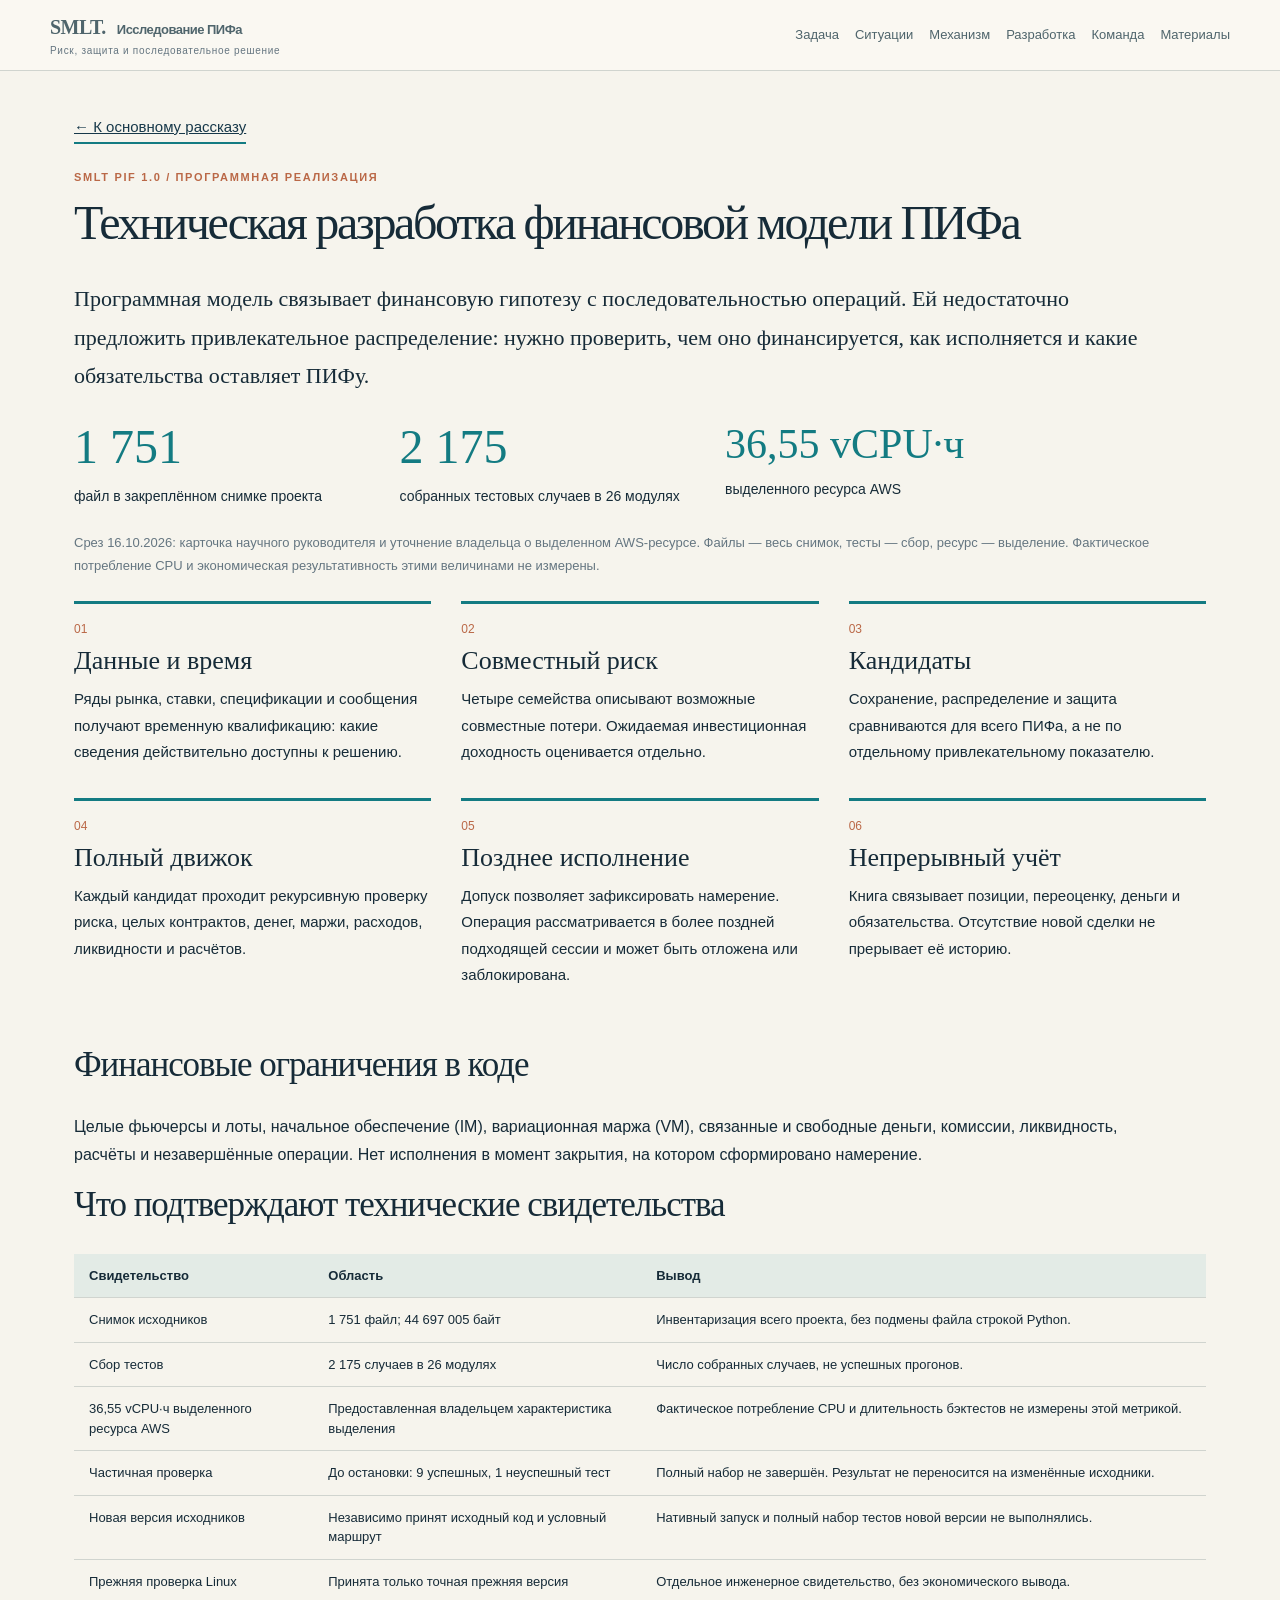
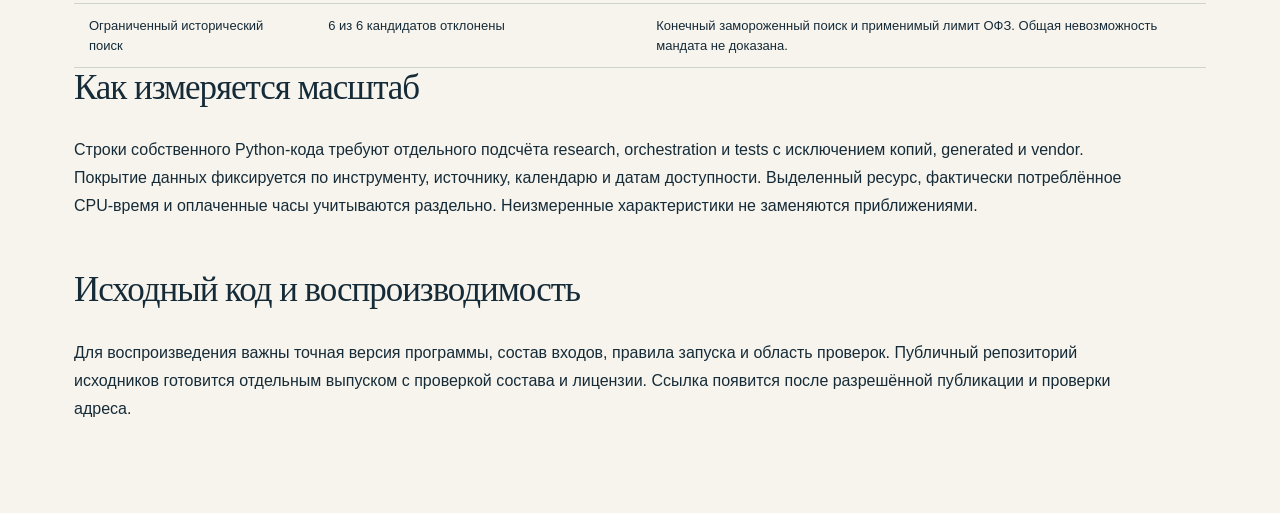
==== engineering.html @ ae1a27be "Initial allowlisted SMLT research site disclosure candidate" ====
<!doctype html>
<html lang="ru"><head><meta http-equiv="Content-Security-Policy" content="default-src 'none'; script-src 'self' ; style-src 'self' 'unsafe-inline'; img-src 'self' data:; font-src 'self'; connect-src 'none'; object-src 'none'; base-uri 'none'; form-action 'none'"><meta name="referrer" content="no-referrer"><meta charset="utf-8"><meta name="viewport" content="width=device-width,initial-scale=1"><title>SMLT / ПИФ · Программная реализация</title><style>
:root{--paper:#f5f2e9;--white:#fffcf7;--ink:#162b38;--navy:#17384a;--teal:#137b82;--rust:#b36647;--sand:#d2a46b;--line:#d0d4cf;--muted:#657681;--dark:#10212e;--dark2:#1b3545;--max:1180px;--serif:Georgia,'Times New Roman',serif;--sans:Arial,Helvetica,sans-serif}
*{box-sizing:border-box}html{scroll-behavior:smooth}body{margin:0;color:var(--ink);background:var(--paper);font-family:var(--sans);line-height:1.52}a{color:inherit}button,select{font:inherit}button{cursor:pointer}button:focus-visible,a:focus-visible,select:focus-visible{outline:3px solid #d79b42;outline-offset:3px}h1,h2,h3,p{margin-top:0}h1,h2,.serif{font-family:var(--serif);font-weight:400}h1{font-size:clamp(45px,5.3vw,81px);line-height:1.04;letter-spacing:-.049em}h2{font-size:clamp(34px,3.8vw,58px);line-height:1.12;letter-spacing:-.037em;max-width:1030px}h3{font-size:24px;line-height:1.2}p{font-size:16px}.eyebrow{font-size:11px;font-weight:700;letter-spacing:.15em;text-transform:uppercase;color:var(--rust)}.micro{font-size:12px;line-height:1.56;color:var(--muted)}.number{font-family:var(--serif);font-size:clamp(35px,4vw,57px);letter-spacing:-.05em;line-height:1.12}.measure{font-size:12px;color:#637881}.note{border-left:3px solid var(--rust);padding:5px 0 5px 17px;color:#47616c;font:18px/1.5 var(--serif)}.link{color:var(--teal);text-decoration:underline;text-decoration-color:#a1c1bf;text-underline-offset:4px}
.sitebar{position:sticky;z-index:40;top:0;display:flex;align-items:center;gap:22px;min-height:71px;background:#faf8f2f5;border-bottom:1px solid var(--line);padding:12px max(20px,calc((100vw - var(--max))/2));backdrop-filter:blur(8px)}.brand{font-size:15px;font-weight:bold;white-space:nowrap;letter-spacing:-.035em}.brand b{font-family:var(--serif);font-size:20px;margin-right:8px}.brand small{font-size:10px;color:var(--muted);display:block;font-weight:400;letter-spacing:.07em}.sitebar .spacer{flex:1}.sitebar a{font-size:12px;text-decoration:none;color:#4f656c;white-space:nowrap}.btn{display:inline-flex;align-items:center;justify-content:center;gap:7px;background:var(--ink);color:#fff;border:1px solid var(--ink);padding:10px 16px;font-size:12px;font-weight:bold;letter-spacing:.02em;text-decoration:none}.btn.secondary{background:transparent;color:var(--ink)}.tagline{font-size:10px;letter-spacing:.07em;color:#7a5842;border:1px solid #e4c5a9;background:#f5e9dd;padding:7px 10px;white-space:nowrap}
.chapter{scroll-margin-top:72px;min-height:min(850px,95vh);padding:36px max(24px,calc((100vw - var(--max))/2)) 76px;border-bottom:1px solid #d9dcd4}.chapter:nth-of-type(even){background:#fbfaf5}.chapter-inner{max-width:var(--max);margin:auto}.chapterhead{display:flex;align-items:center;justify-content:space-between;color:#768288;font-size:11px;letter-spacing:.095em;text-transform:uppercase;border-bottom:1px solid var(--line);padding-bottom:18px;margin-bottom:47px}.chapterhead b{color:var(--teal)}.intro{display:grid;grid-template-columns:1.16fr .84fr;gap:64px;align-items:end}.intro h1{max-width:760px;margin:0 0 25px}.intro p{font-size:19px;line-height:1.6;color:#536876}.hero-visual{margin-top:38px;display:grid;grid-template-columns:1.65fr 1fr;gap:18px}.panel{background:var(--white);border:1px solid var(--line);padding:26px 29px}.panel.tint{background:#e5ece8}.panel.sand{background:#f0e9db}.book-amount{margin:15px 0 4px}.twobar{display:flex;width:100%;height:24px;margin:23px 0 16px}.twobar span:first-child{width:50%;background:var(--navy)}.twobar span:last-child{width:50%;background:var(--sand)}.book-legend{display:grid;grid-template-columns:1fr 1fr;gap:18px}.book-legend strong{font-size:16px}.book-legend small{display:block;color:var(--muted);margin-top:4px;font-size:12px}.swatch{display:inline-block;width:9px;height:9px;background:var(--navy);margin-right:8px}.swatch.cash{background:var(--sand)}.mandate-line{display:flex;gap:14px;align-items:baseline;justify-content:space-between;padding:12px 0;border-bottom:1px solid #cdd8d3}.mandate-line:last-child{border-bottom:0}.mandate-line strong{font:27px var(--serif);white-space:nowrap}.mandate-line span{font-size:12px;color:#5e7279;max-width:195px}.chapter-lead{max-width:850px;margin-bottom:30px;color:#516774;font-size:17px;line-height:1.67}
.hypotheses{display:grid;grid-template-columns:repeat(5,1fr);gap:10px}.hypo{padding:21px 18px;min-height:252px;border-top:4px solid var(--teal);background:var(--white)}.hypo:nth-child(2),.hypo:nth-child(5){border-color:var(--rust)}.hypo:nth-child(3){border-color:#ae9369}.hypo .n{font-size:11px;color:var(--muted)}.hypo h3{font:22px/1.19 var(--serif);margin:30px 0 14px}.hypo p{font-size:13px;line-height:1.5;color:#5b7079}.subhead{font:26px var(--serif);margin:30px 0 15px}
.asset-tabs{display:flex;gap:8px;flex-wrap:wrap;margin-bottom:17px}.asset-tabs button,.toggle button{border:1px solid #b7c7c8;background:transparent;color:#365361;font-size:12px;padding:11px 17px}.asset-tabs button.active,.toggle button.active{background:var(--navy);border-color:var(--navy);color:white}.asset-grid{display:grid;grid-template-columns:repeat(3,1fr);gap:12px}.asset{background:var(--white);border:1px solid var(--line);padding:21px;min-height:174px}.asset .kind{font-size:10px;letter-spacing:.09em;text-transform:uppercase;color:var(--teal);font-weight:bold}.asset h3{font:26px var(--serif);margin:15px 0 12px}.asset p{font-size:13px;color:#526974;margin:0;line-height:1.57}.asset-foot{display:flex;justify-content:space-between;align-items:center;gap:12px;font-size:11px;color:#6b7c7f;border-top:1px solid var(--line);margin-top:22px;padding-top:16px}
.twocol{display:grid;grid-template-columns:1.32fr .9fr;gap:17px}.heat{padding:24px;background:var(--white);border:1px solid var(--line)}.heatgrid{display:grid;grid-template-columns:90px repeat(6,minmax(0,1fr));gap:4px;align-items:stretch;margin:20px 0}.heatgrid .lab{font-size:10px;align-self:center;text-align:center;color:#60757b}.heatgrid .lab.row{text-align:right;padding-right:6px}.heatgrid .cell{height:45px;border:1px solid #d9e4e1;background:repeating-linear-gradient(135deg,#edf2ef,#edf2ef 8px,#e7edeb 8px,#e7edeb 16px);display:flex;align-items:center;justify-content:center;color:#8ca29c}.heatgrid .cell.diag{background:#dfe9e5}.risk-side{display:flex;flex-direction:column;gap:14px}.pillbox{padding:24px;background:#e4ebe7;border:1px solid #d5dfdb;flex:1}.pillbox.warm{background:#f0e8da}.pillbox h3{font:28px var(--serif);margin:12px 0}.pillbox p{font-size:13px;color:#576b73}.toggle{display:flex;gap:5px;flex-wrap:wrap}.factor{display:grid;grid-template-columns:repeat(4,1fr);gap:1px;margin-top:19px;background:#cad7d3}.factor div{background:#e7ede9;padding:13px 16px}.factor strong{font:25px var(--serif)}.factor small{display:block;font-size:12px;color:#6a7d7f}
.chrono{position:relative;padding:4px 0 18px}.chrono:before{content:"";position:absolute;left:32px;top:22px;bottom:25px;width:1px;background:#9aafb0}.event{display:grid;grid-template-columns:68px 1fr;gap:20px;margin:0 0 12px;position:relative}.event .bullet{height:27px;width:27px;border:2px solid var(--teal);background:var(--paper);border-radius:50%;margin:12px auto;position:relative;z-index:1}.event .content{background:var(--white);border:1px solid var(--line);padding:16px 23px}.event .content h3{font:24px var(--serif);margin:3px 0 7px}.event .content p{font-size:13px;color:#526973;margin:0}.event .content strong{font-size:10px;color:var(--rust);text-transform:uppercase;letter-spacing:.1em}.clockribbon{display:flex;gap:8px;align-items:stretch;margin-top:19px}.clockribbon div{flex:1;background:#e4ebe8;padding:17px}.clockribbon div:last-child{background:#dce5ea}.clockribbon strong{display:block;font-size:11px;letter-spacing:.08em;text-transform:uppercase}.clockribbon small{font-size:12px;color:#56707a}.clockribbon .arrow{flex:0;align-self:center;background:none;font-size:22px;color:var(--teal)}
.source-table,.results-table{width:100%;border-collapse:collapse;background:var(--white);font-size:13px}.source-table th,.results-table th{text-align:left;font-size:10px;text-transform:uppercase;letter-spacing:.1em;background:#e4ebe6;padding:14px}.source-table td,.results-table td{border-bottom:1px solid var(--line);padding:14px;vertical-align:top;color:#475f68}.source-table td:first-child,.results-table td:first-child{font-weight:bold;color:var(--ink)}.source-table tr:last-child td,.results-table tr:last-child td{border-bottom:none}.status{font-size:10px;font-weight:700;letter-spacing:.03em;color:#87613b;background:#f1e7d6;padding:5px 8px;white-space:nowrap;display:inline-block}.status.ok{color:#17656d;background:#dfece9}.status.missing{background:#e9edec;color:#516970}.source-callout{display:grid;grid-template-columns:repeat(3,1fr);gap:13px;margin-top:18px}.source-callout .panel{padding:20px}.source-callout h3{font:23px var(--serif);margin:10px 0}.source-callout p{font-size:12px;color:#597079}
.engine{background:var(--dark);color:#e3eef2;padding:27px 29px;box-shadow:0 18px 45px #0e243522}.enginehead{display:flex;justify-content:space-between;align-items:center;font-size:11px;color:#a9c0c9;border-bottom:1px solid #365261;padding-bottom:17px;gap:20px}.stepgrid{display:grid;grid-template-columns:repeat(6,1fr);gap:6px;margin:19px 0}.stepgrid button{background:var(--dark2);color:#bed1d7;text-align:left;border:1px solid #38596c;padding:10px 9px;min-height:78px;font-size:12px}.stepgrid button span{display:block;color:#92a8b3;font-size:10px;margin-bottom:10px}.stepgrid button.active{background:#e4eeeb;color:#102d38;border-color:#e4eeeb}.enginebody{display:grid;grid-template-columns:1.4fr .65fr;gap:24px;margin-top:15px}.eng-desc{padding:10px 28px 20px 0;border-right:1px solid #345261}.eng-desc h3{font:36px/1.14 var(--serif);margin:14px 0}.eng-desc p{font-size:14px;line-height:1.7;color:#bbcad2;min-height:92px}.eng-meta{display:grid;grid-template-columns:1fr 1fr;gap:10px}.eng-meta div{border:1px solid #3e5865;padding:11px;color:#e1ebed;font-size:12px}.eng-meta small{display:block;color:#90a9b5}.eng-side{padding:13px 0}.eng-side .receipt-num{font:54px var(--serif);color:#e6c48f;margin:13px 0}.eng-side p{font-size:12px;color:#b3c4ce;line-height:1.6}.eng-side b{color:#f1dec4}.engine-coda{display:flex;justify-content:space-between;gap:14px;flex-wrap:wrap;margin-top:14px;color:#768991;font-size:12px}
.outcomes{display:grid;grid-template-columns:repeat(3,1fr);gap:12px;margin-bottom:20px}.outcome{background:var(--white);padding:25px;border-top:4px solid var(--teal)}.outcome h3{font:27px var(--serif);margin:10px 0}.outcome p{font-size:13px;color:#506872}.outcome:nth-child(2){border-color:var(--rust)}.outcome:nth-child(3){border-color:var(--sand)}.unknown-chart{min-height:212px;border:1px solid var(--line);background:linear-gradient(180deg,transparent 25%,#e5e9e530 25% 26%,transparent 26% 50%,#e5e9e530 50% 51%,transparent 51% 75%,#e5e9e530 75% 76%,transparent 76%),var(--white);padding:24px;display:flex;align-items:center;justify-content:center;text-align:center}.unknown-chart div{max-width:480px}.unknown-chart b{font:28px var(--serif)}.unknown-chart p{font-size:13px;color:#617681}
.asset-presenter-summary{display:none}.presenting .asset-presenter-summary{display:grid;grid-template-columns:repeat(3,1fr);gap:14px}.presenting #assets .asset-grid,.presenting #assets .asset-tabs{display:none}.presenting .asset-presenter-summary .panel{min-height:335px}.presenting .asset-presenter-summary h3{font:30px var(--serif);margin:16px 0}.presenting .asset-presenter-summary p{font-size:14px;color:#516875}.presenting #engine .chapter-lead{display:none}.presenting #engine h2{font-size:clamp(32px,3.2vw,44px);margin-bottom:18px}.presenting #engine .engine{padding:19px 24px}.presenting #engine .stepgrid button{min-height:58px}.presenting #engine .eng-desc p{min-height:65px}.agentflow{display:grid;grid-template-columns:repeat(5,1fr);gap:9px}.agentflow .cell{border:1px solid #c6d5d1;background:var(--white);min-height:145px;padding:21px 15px}.agentflow .cell b{font:24px var(--serif);display:block;margin-bottom:14px}.agentflow .cell p{font-size:12px;color:#5c7278;margin:0}.agentflow .cell.emphasized{background:#e0ebe9;border-color:#b0cecc}.agentmini{display:grid;grid-template-columns:1fr 1fr;gap:15px;margin-top:18px}.agentmini .panel{min-height:150px}.agentmini h3{font:25px var(--serif)}.wrapup{display:grid;grid-template-columns:repeat(3,1fr);gap:13px}.wrapup .panel{min-height:270px}.wrapup .panel h3{font:30px var(--serif);margin:12px 0}.wrapup li{font-size:13px;margin:9px 0;color:#526a73}.wrapup ul{padding-left:18px}
.chap-footer{display:flex;align-items:center;justify-content:space-between;gap:20px;border-top:1px solid var(--line);margin-top:35px;padding-top:18px;color:#718086;font-size:11px}.chap-footer a{text-decoration:none;color:var(--teal);font-weight:bold}.docfoot{padding:40px max(20px,calc((100vw - var(--max))/2));background:#e8ebe5;color:#536a73;font-size:12px}.docfoot a{color:var(--ink)}
.presenter{display:none;position:fixed;right:22px;bottom:16px;z-index:80;align-items:center;gap:10px;color:#fff;background:#152d3a;padding:12px 14px;box-shadow:0 10px 34px #0003}.presenter button{border:1px solid #73909c;color:#fff;background:transparent;padding:7px 11px}.presenter button:disabled{opacity:.35;cursor:not-allowed}.presenter .timer{font-variant-numeric:tabular-nums;color:#f4d69a;min-width:59px}.presenter .chaptercount{font-size:11px}.presenting .presenter{display:flex}.presenting .sitebar,.presenting .docfoot{display:none}.presenting .chapter{display:none;min-height:100vh;padding-top:24px}.presenting .chapter.present-current{display:block}.presenting .chapter-inner{max-width:var(--max)}.presenting .chapterhead{margin-bottom:29px}.presenting h2{font-size:clamp(32px,3.5vw,53px)}.presenting .chapter-lead{margin-bottom:23px}.presenting .chap-footer{display:none}
@media(max-width:1000px){.sitebar{gap:10px}.sitebar .optional{display:none}.hypotheses{grid-template-columns:repeat(3,1fr)}.asset-grid{grid-template-columns:repeat(2,1fr)}.stepgrid{grid-template-columns:repeat(3,1fr)}.intro{gap:30px}.agentflow{grid-template-columns:repeat(3,1fr)}}
@media(max-width:700px){.sitebar{padding:10px 16px;min-height:64px}.sitebar .tagline,.sitebar .optional{display:none}.sitebar .brand{font-size:13px}.sitebar .brand b{font-size:17px}.sitebar a{font-size:11px}.btn{padding:9px}.chapter{padding:24px 17px 55px;min-height:0;scroll-margin-top:64px}.chapterhead{margin-bottom:30px;font-size:9px}.intro,.hero-visual,.twocol,.enginebody,.agentmini{grid-template-columns:1fr}.intro h1{font-size:46px}.intro p{font-size:16px}.hero-visual{gap:9px}.panel{padding:20px}.book-amount{font-size:43px}.hypotheses,.asset-grid,.outcomes,.wrapup,.source-callout{grid-template-columns:1fr}.hypo{min-height:0}.hypo h3{margin:14px 0 9px}.asset{min-height:0}.asset-grid{gap:8px}.factor{grid-template-columns:repeat(2,1fr)}.heat{padding:11px}.heatgrid{grid-template-columns:61px repeat(6,minmax(0,1fr));gap:2px}.heatgrid .cell{height:35px}.heatgrid .lab{font-size:8px}.heatgrid .lab.row{text-align:left}.clockribbon{flex-direction:column}.clockribbon .arrow{align-self:center;transform:rotate(90deg)}.source-table,.results-table{display:block;overflow-x:auto;max-width:100%;white-space:normal}.source-table{font-size:11px}.source-table td,.source-table th,.results-table td,.results-table th{min-width:105px;padding:10px}.engine{padding:16px}.stepgrid{grid-template-columns:repeat(2,1fr)}.eng-desc{border-right:0;border-bottom:1px solid #3a5161;padding:0 0 14px}.eng-desc h3{font-size:29px}.eng-meta{grid-template-columns:1fr}.agentflow{grid-template-columns:1fr 1fr}.agentflow .cell{min-height:110px;padding:13px}.presenter{left:7px;right:7px;bottom:7px;justify-content:space-between;gap:4px}.presenter button{padding:6px}.presenting .chapter{padding-bottom:88px}.presenting .hypotheses{grid-template-columns:1fr 1fr}.presenting .hypo{padding:10px}.presenting .hypo p{font-size:11px}.presenting .hypo h3{font-size:18px}.presenting .chapterhead{margin-bottom:15px}.presenting .asset-presenter-summary{grid-template-columns:1fr}.presenting .asset-presenter-summary .panel{min-height:0}.presenting #engine h2{font-size:30px}}
@media print{.sitebar,.presenter,.chap-footer,.docfoot .btn{display:none!important}.chapter,.presenting .chapter{display:block!important;min-height:0;page-break-after:always;padding:15mm 8mm;border:0}.chapterhead{margin-bottom:13mm}.engine{print-color-adjust:exact;-webkit-print-color-adjust:exact}.panel,.asset,.hypo{break-inside:avoid}body{background:white}.chap-footer{display:none}}

:root{--paper:#F6F4ED;--rust:#BA6847;--dark:#101E29}input:focus-visible,summary:focus-visible{outline:3px solid #d79b42;outline-offset:3px}.sitebar{flex-wrap:wrap}.sitebar .spacer{min-width:0}.chapter{min-height:0}.chapterhead{margin-bottom:28px}h2{font-size:clamp(32px,3.1vw,50px);letter-spacing:-.03em}.scope-line{font-size:13px;color:#657681;border-top:1px solid #D0D4CF;padding-top:13px;margin-top:22px}.snapshot-banner{padding:15px max(24px,calc((100vw - var(--max))/2));font-size:13px;background:#e4ebe7}.flat-grid{display:grid;grid-template-columns:repeat(3,1fr);gap:26px}.flat-grid.four{grid-template-columns:repeat(4,1fr)}.flat-item{min-width:0;overflow-wrap:anywhere;border-top:3px solid #137B82;padding:16px 0}.flat-item h3{font:27px Georgia;margin:8px 0 14px}.flat-item p{font-size:15px}.team-grid{display:grid;grid-template-columns:repeat(6,1fr);gap:14px}.team-photo{height:150px;background:#e7ede9;border:1px dashed #9aafb0;display:flex;align-items:center;justify-content:center;color:#657681;font-size:13px}.team-member h3{font:22px Georgia;margin:18px 0 8px}.team-member p{font-size:13px;color:#657681}.diagram-flow{display:flex;align-items:stretch;gap:14px}.diagram-flow .flow-node{flex:1;border-top:4px solid #137b82;background:#fffcf7;padding:18px}.diagram-flow .flow-node h3{font:25px Georgia}.flow-arrow{align-self:center;color:#137b82;font-size:26px}.split-flow{display:grid;grid-template-columns:1fr 1fr;gap:30px}.split-flow article{border-left:4px solid #137b82;padding:20px 26px;background:#fffcf7}.split-flow article:nth-child(2){border-color:#ba6847}.split-flow h3{font:29px Georgia}.mini-label{font-size:12px;color:#657681}.block-strip{display:grid;grid-template-columns:repeat(10,1fr);gap:3px;margin:16px 0}.block-strip span{height:36px;background:#dce8e4;display:flex;align-items:center;justify-content:center;font-size:11px;color:#365361}.factor-tree{display:grid;grid-template-columns:repeat(4,1fr);gap:18px}.factor-axis{border-top:4px solid #137B82;padding:12px;background:#fffcf7}.factor-axis h3{font:27px Georgia}.factor-slots{display:flex;gap:6px;flex-wrap:wrap}.factor-slots span{border:1px solid #cad7d3;padding:10px;font-size:13px}.product-line{font:36px Georgia;text-align:center;margin:25px 0;color:#17384a}.horizon-line{display:grid;grid-template-columns:100px 1fr;gap:18px;align-items:center;margin:16px 0}.horizon-bar{background:#e4ebe7;padding:15px;border-right:5px solid #ba6847}.horizon-line.later .horizon-bar{margin-left:45px}.teaching{background:#101E29;color:#e3eef2;padding:26px}.teaching .label-warning{font-size:13px;font-weight:bold;color:#e6c48f;line-height:1.5;border-bottom:1px solid #3e5865;padding-bottom:16px}.teaching h3{font:29px Georgia}.branch-select{display:flex;gap:8px;flex-wrap:wrap;margin:18px 0}.branch-select button{border:1px solid #9fb8bd;background:transparent;color:#e3eef2;padding:11px 15px;font:14px Arial}.branch-select button.active{background:#e4eeeb;color:#162b38}.teaching-controls{display:grid;grid-template-columns:repeat(5,1fr);gap:12px;padding:20px 0}.teaching-controls label{font-size:12px;color:#bed1d7}.teaching-controls select{width:100%;font:14px Arial;padding:10px;margin-top:8px;background:#fffcf7;color:#162b38}.fork-map{display:grid;grid-template-columns:1fr 1fr;gap:20px}.fork-map article{border:1px solid #38596c;padding:16px}.fork-map article p{font-size:14px;color:#bed1d7}.fork-map h3{font:25px Georgia}.branch-outcome{border-left:3px solid #dfb37d;padding:13px 18px;margin-top:18px;font:22px/1.4 Georgia}.engine-proof{display:grid;grid-template-columns:1.4fr 1fr;gap:26px}.engine-proof .panel{border:none}.book-loop{border-top:2px solid #137b82;padding:17px 0;margin:18px 0}.evidence-columns{display:grid;grid-template-columns:1fr 1fr;gap:26px}.evidence-columns article{border-top:3px solid #137b82;padding:18px 0}.evidence-columns article:nth-child(2){border-color:#ba6847}.evidence-columns h3{font:30px Georgia}.result-variant{font:13px Arial;padding:10px 15px;background:#17384a;color:white;border:0;margin:0 8px 15px 0}.assumption-inset{border-left:3px solid #ba6847;padding:12px 20px;background:#f0e9db}.assumption-inset p{font-size:14px;margin:9px 0}.catalog-toolbar{display:flex;gap:15px;flex-wrap:wrap;align-items:center}.catalog-toolbar input,.catalog-toolbar select{font:16px Arial;padding:10px;border:1px solid #9aafb0;max-width:100%}.table-wrap{max-width:100%;overflow:auto}.table-wrap:focus-visible{outline:3px solid #d79b42}table{border-collapse:collapse;width:100%;font:13px/1.5 Arial}td,th{padding:11px;border-bottom:1px solid #cad7d3;text-align:left;vertical-align:top;overflow-wrap:anywhere}th{background:#e4ebe7}pre{white-space:pre-wrap;overflow-wrap:anywhere}code{overflow-wrap:anywhere}details{border-bottom:1px solid #cad7d3}summary{cursor:pointer;padding:15px 0;font:24px Georgia}.appendix-main{max-width:1180px;margin:auto;padding:40px 24px}.appendix-main section{margin:45px 0;scroll-margin-top:110px}.appendix-main h1{font-size:48px}.appendix-main h2{font-size:35px}.appendix-main h3{font:25px Georgia}.appendix-main p{max-width:1080px}.inspector-links{display:flex;gap:10px;flex-wrap:wrap;margin:18px 0}.inspector-links a{border-bottom:1px solid #137b82;padding:6px 0;font-size:13px}.presenting .snapshot-banner,.presenting .sitebar,.presenting .docfoot{display:none}.presenting .chapter{min-height:720px;max-width:none;padding:20px 50px 74px;box-sizing:border-box}.presenting .chapterhead{margin-bottom:20px}.presenting h2{font-size:38px;margin:0 0 18px}.presenting .chapter-lead{display:none}.presenting #assets .asset-grid{display:grid;grid-template-columns:repeat(4,1fr)}.presenting #assets .asset-tabs{display:flex}.presenting .asset{padding:12px;min-height:0}.presenting .asset h3{font-size:20px;margin:8px 0}.presenting .asset p{font-size:11px}.presenting .asset .cost{display:none}.presenting .team-photo{height:130px}.presenting .teaching-controls{padding:12px 0}.presenting .fork-map article{padding:10px}.presenting .branch-outcome{font-size:18px}.presenting .scope-line{font-size:12px;margin-top:15px;padding-top:10px}.presenting .model-detail{display:none}.presenting .flat-item h3{font-size:23px}.presenting .flat-item p{font-size:13px}
@media(max-width:900px){.team-grid{grid-template-columns:repeat(3,1fr)}.flat-grid.four{grid-template-columns:repeat(2,1fr)}.factor-tree{grid-template-columns:repeat(2,1fr)}.teaching-controls{grid-template-columns:repeat(2,1fr)}}
.presenting #engine .book-loop{padding:12px 0;margin:14px 0}.presenting .teaching{padding:18px}.presenting .branch-select{margin:12px 0}.presenting .teaching p{font-size:13px;line-height:1.45;margin:10px 0}.presenting .fork-map h3{font-size:21px;margin:0 0 10px}.presenting .fork-map article p{font-size:12px;line-height:1.35;margin:8px 0}.presenting .branch-outcome{font-size:16px;padding:10px;margin-top:12px}.presenting .teaching-controls select{font-size:12px}.presenting #risk .flat-item p{display:none}.presenting .block-strip{margin:10px 0}.presenting .product-line{margin:17px 0}.presenting .factor-slots span{padding:8px}.presenting .horizon-bar{padding:12px}.presenting .horizon-line{margin:12px 0}.presenting .teaching .label-warning{padding-bottom:10px}
@media(max-width:700px){.flat-grid.four{grid-template-columns:1fr}.flat-grid,.split-flow,.engine-proof,.evidence-columns,.fork-map{grid-template-columns:1fr}.team-grid{grid-template-columns:repeat(2,1fr)}.diagram-flow{flex-direction:column}.flow-arrow{transform:rotate(90deg)}.sitebar{gap:10px;padding:12px 16px}.sitebar a{white-space:normal}.factor-axis h3{font-size:23px}.product-line{font-size:29px}.presenting .asset-grid{grid-template-columns:repeat(2,1fr)}.presenting .chapter{min-height:0}.presenting h2{font-size:32px}.appendix-main{padding:25px 17px}.appendix-main h1{font-size:38px}.block-strip span{font-size:9px}.teaching{padding:17px}.teaching-controls{grid-template-columns:1fr}.horizon-line{grid-template-columns:60px 1fr}.horizon-line.later .horizon-bar{margin-left:15px}.catalog-toolbar input{width:100%}}
@media(prefers-reduced-motion:reduce){html{scroll-behavior:auto}*{transition:none!important;animation:none!important}}
@media print{.sitebar,.presenter,.branch-select,.teaching-controls,.result-variant,.catalog-toolbar{display:none!important}.chapter,.presenting .chapter{display:block!important;min-height:0!important;padding:12mm 8mm}.chapterhead{margin-bottom:20px}h2{font-size:30px}.team-grid{grid-template-columns:repeat(3,1fr)}.team-photo{height:95px}.diagram-flow{flex-direction:row}.flow-arrow{transform:none}.flat-grid.four,.asset-grid{grid-template-columns:repeat(2,1fr)}.factor-tree{grid-template-columns:repeat(4,1fr)}.teaching,.factor-axis{print-color-adjust:exact}.teaching .label-warning{font-size:11px}.table-wrap{overflow:visible}table{table-layout:fixed;font-size:9px}td,th{font-size:9px;padding:5px}thead{display:table-header-group}tr{break-inside:avoid}section,details,article{break-inside:auto}.flat-item,.team-member,.asset{break-inside:avoid}.appendix-main h2{break-after:avoid}.appendix-main section{margin:25px 0}.appendix-main{padding:5mm}.appendix-main h1{font-size:30px}.engine-proof{grid-template-columns:1fr 1fr}.fork-map{grid-template-columns:1fr 1fr}.docfoot{page-break-before:avoid}.scope-line{font-size:10px}}

.team-photo{height:auto;aspect-ratio:4/5}.presenting .team-photo{height:auto;aspect-ratio:4/5}.project-description{font:23px/1.45 Georgia;max-width:1100px;border-left:3px solid #137b82;padding:15px 20px;margin:0 0 28px}.nav-definition{font-size:14px;color:#657681}.presenting .project-description{display:none}.presenting .nav-definition{font-size:12px;margin:8px 0}.presenting #risk .flat-item h3{font-size:20px}.presenting #states .factor-slots span{font-size:12px;padding:6px}.presenting #states .horizon-line{display:none}.presenting #engine .book-loop{font-size:13px}.presenting #problem .panel{padding:20px}.presenting #problem .panel p{font-size:14px;line-height:1.45;margin:12px 0}.presenting #problem .panel h3{font-size:24px;margin:0 0 15px}.presenting #problem .number{font-size:42px}.presenting #problem .hero-visual{grid-template-columns:1fr 1fr}.presenting #risk .split-flow article{padding:10px 20px}.presenting #risk .split-flow h3{font-size:26px;margin:4px 0 12px}.presenting #risk .split-flow p{margin:10px 0;font-size:14px}.presenting #risk .flat-item{padding:10px 0}.presenting #risk .flat-item h3{margin:5px 0}.presenting #risk .flat-item p.mini-label{display:block;font-size:12px}.presenting #states .factor-axis{padding:10px}.presenting #states .horizon-line{margin:8px 0}.presenting #engine .scope-line{margin-top:8px}
.joint-block{border:2px solid #137b82;padding:10px}.joint-row{display:grid;grid-template-columns:180px repeat(10,1fr);gap:4px;margin:5px 0}.joint-row b{font-size:13px;align-self:center}.joint-row span{height:18px;background:#17384a}.joint-row:nth-child(2) span{background:#137b82}.source-families{font:20px/1.6 Georgia;margin-top:18px}.roadmap{display:grid;grid-template-columns:repeat(4,1fr);gap:26px;margin:25px 0;padding-left:26px}.roadmap li{font:24px/1.4 Georgia;padding:14px;border-top:3px solid #137b82}.teaching select:disabled{opacity:.55;cursor:not-allowed}.presenting #data .diagram-flow p{font-size:12px}.presenting #data .flow-node{padding:12px}.presenting #data .source-families{font-size:16px;margin-top:12px}.presenting #data .assumption-inset{padding:8px 15px}.presenting #data .assumption-inset p{font-size:12px}.presenting #engine .book-loop{font-size:14px;padding:8px 0;margin:9px 0}.presenting #engine h3{font-size:26px}.presenting #engine p{font-size:14px}.presenting .joint-row b{font-size:12px}.presenting #decision .fork-map{display:none}.presenting .roadmap li{font-size:23px}@media(max-width:700px){.joint-row{grid-template-columns:80px repeat(10,1fr)}.joint-row b{font-size:10px}.joint-row span{height:15px}.roadmap{grid-template-columns:1fr 1fr;gap:15px}.roadmap li{font-size:20px}}

.sitebar{gap:15px}.sitebar .brand a{text-decoration:none}.sitebar a{font-size:13px}.team-grid{gap:20px}.team-member{min-width:0}.team-photo{display:block;width:100%;height:auto;aspect-ratio:4/5;object-fit:cover;object-position:50% 42%;border:0;background:#e7ede9}.team-member h3{font:25px/1.15 Georgia;margin:18px 0 10px}.team-member p{font:14px/1.45 Arial;color:var(--muted)}.team-member h3 span{display:block}.team-full{margin:35px 0 70px}.team-description{border-top:1px solid var(--line);padding-top:22px;columns:2;column-gap:50px}.team-description article{break-inside:avoid;margin:0 0 26px}.team-description h2{font:27px Georgia;margin:0 0 8px}.demo-teaser{display:flex;align-items:center;justify-content:space-between;gap:25px;background:#e4ebe7;border-top:3px solid var(--teal);padding:20px 24px;margin:24px 0}.demo-teaser strong{font:27px Georgia}.demo-teaser a{font-size:16px;white-space:nowrap}.presenting .demo-teaser{padding:8px 16px;margin:10px 0}.presenting .demo-teaser strong{font-size:19px}.presenting .demo-teaser p{display:none}.presenting .team-member h3{font-size:24px}.presenting .team-member p{font-size:13px}.presenting .team-grid{gap:20px}.presenting #team .team-photo{height:220px;aspect-ratio:4/5}.presenting .team-more{display:none}.current-source{font-size:14px;line-height:1.6}.material-links{display:flex;gap:16px;flex-wrap:wrap}.catalog-note{font-size:14px;color:var(--muted)}
@media(max-width:1000px){.team-grid{grid-template-columns:repeat(3,minmax(0,1fr))}.sitebar{position:static}.sitebar .brand{width:100%}}
@media(max-width:600px){.team-grid{grid-template-columns:repeat(2,minmax(0,1fr));gap:24px 16px}.team-member h3{font-size:24px}.team-member p{font-size:13px}.team-description{columns:1}.demo-teaser{display:block}.demo-teaser a{white-space:normal}.sitebar{padding:14px 18px;gap:12px}.presenting #team .team-photo{height:auto}.team-full{margin:25px 0}}
@media print{.demo-teaser{display:none}.team-grid{grid-template-columns:repeat(3,1fr);gap:20px}.team-photo{height:auto!important;width:100%;aspect-ratio:4/5}.team-member{break-inside:avoid}.team-member h3{font-size:22px}.team-member p{font-size:12px}.team-description{columns:1}.team-description article{break-inside:avoid}}
.chapter-static{max-width:1180px;margin:auto;padding:40px 24px}.presenting .chapter-static{display:none}.presenting .teaching-scope{font-size:11px;line-height:1.3;margin:4px 0}.presenting #risk .current-source{font-size:12px}.presenting #decision .fork-map{display:none}.appendix-main,.chapter-inner,.chapter-static{min-width:0}.appendix-main a,.appendix-main li,.appendix-main code,.current-source,.scope-line{overflow-wrap:anywhere;word-break:normal}.table-wrap{width:100%;max-width:100%;min-width:0}.return-context{margin:0 0 24px;display:flex;align-items:center;flex-wrap:wrap;gap:14px}.scene-return{display:inline-block;font:15px Arial;border-bottom:2px solid #137b82;padding:7px 0;color:#17384a}.return-context small{font:12px Arial;color:#657681}.sitebar{gap:12px}.sitebar>a{font-size:12px}.engineering-map{margin:35px 0}.engineering-row{display:grid;grid-template-columns:190px 1fr;gap:28px;padding:23px 0;border-top:1px solid #cad7d3}.engineering-row h3{font:26px Georgia;margin:0}.engineering-row p{font:16px/1.55 Arial;margin:0}.engineering-sequence{display:grid;grid-template-columns:repeat(3,1fr);gap:0 30px;margin:24px 0}.engineering-stage{border-top:3px solid #137b82;padding:18px 0}.engineering-stage .ordinal{font:12px Arial;color:#ba6847}.engineering-stage h3{font:26px Georgia;margin:10px 0}.engineering-stage p{font:15px/1.5 Arial}.engineering-evidence{background:#101e29;color:#e3eef2;padding:30px;margin:30px 0}.engineering-evidence h2{font:34px Georgia;color:#e3eef2;margin:0 0 18px}.engineering-evidence p{color:#bed1d7}.engineering-evidence a{color:#e3eef2}.kpi-method{font:14px/1.6 Arial}.kpi-method th:first-child{width:20%}.repair-conclusion{display:grid;grid-template-columns:1fr 1fr 1fr;gap:30px}.repair-conclusion article{border-top:3px solid #137b82;padding-top:15px;min-width:0}.repair-conclusion h3{font:29px Georgia}.repair-conclusion p{font:16px/1.5 Arial}.demo-event{opacity:.18;transition:opacity .6s,fill .6s}.demo-event.reached{opacity:1}.presenting .scene-return-menu{display:flex;gap:12px;flex-wrap:wrap;padding:7px 0}.scene-return-menu a{font:13px Arial;color:#137b82}.scene-return-menu{display:none}.presenting .repair-conclusion p{font-size:17px}.presenting .engineering-sequence{gap:0 24px;margin:15px 0}.presenting .engineering-stage{padding:9px 0}.presenting .engineering-stage h3{font-size:22px;margin:8px 0}.presenting .engineering-stage p{font-size:13px}.presenting .engineering-evidence{padding:16px 20px;margin:12px 0}.presenting .engineering-evidence h2{font-size:24px;margin:0 0 8px}.presenting .engineering-evidence p{font-size:13px;margin:5px 0}.presenting .teaching-scope{font-size:12px}.presenting #engine .scope-line{margin:8px 0}.presenting #engine .chapterhead{margin-bottom:12px}.presenting #engine h2{font-size:36px;margin-bottom:12px}.presenting .repair-result-summary{font-size:18px;margin-top:24px}.public-omission{font:14px/1.5 Arial;color:#657681}.public-photo-free{padding-top:0}.public-photo-free .team-photo{display:none}.public-photo-free .team-member{border-top:3px solid #137b82;padding-top:12px}
@media(max-width:800px){.engineering-row{grid-template-columns:1fr;gap:12px}.engineering-sequence,.repair-conclusion{grid-template-columns:1fr}.sitebar .brand{min-width:0}.return-context{margin-bottom:20px}.engineering-evidence{padding:23px}.engineering-evidence h2{font-size:30px}.appendix-main{width:100%}.kpi-method th:first-child{width:auto}}
@media print{.return-context,.scene-return-menu{display:none!important}.engineering-sequence{grid-template-columns:repeat(3,1fr)}.engineering-evidence{print-color-adjust:exact}.engineering-stage{break-inside:avoid}.engineering-row{break-inside:avoid}.kpi-method{font-size:10px}}

.appendix-main{overflow-wrap:anywhere}

.demo-presenting .return-context{margin:0 0 6px}.demo-presenting .scene-return{font-size:12px;padding:0}.demo-presenting .appendix-main{padding-top:10px;padding-bottom:10px}

.presenting .materials-section{display:none}.v1-stamp{font:15px Arial;color:var(--teal);margin:0 0 15px}.v1-grid{display:grid;grid-template-columns:repeat(3,minmax(0,1fr));gap:30px;margin:25px 0}.v1-grid article{border-top:2px solid var(--teal);padding-top:17px;min-width:0}.v1-grid h3{font:26px Georgia}.v1-grid p{font-size:16px;line-height:1.6}.v1-metrics{display:grid;grid-template-columns:1fr 1fr 1.6fr;gap:25px;margin:25px 0}.v1-metrics strong{font:48px Georgia;display:block;color:var(--teal);line-height:1.1;margin-bottom:12px}.v1-metrics span{display:block;font-size:14px}.v1-metrics .resource strong{font-size:42px}.v1-timeline{display:grid;grid-template-columns:repeat(3,minmax(0,1fr));gap:25px;margin:25px 0}.v1-timeline article{border-top:3px solid var(--rust);padding-top:15px}.v1-timeline h3{font:24px Georgia}.formula{font:22px/1.7 Georgia;overflow-wrap:anywhere;padding:12px 0;color:var(--teal)}.v1-source{font-size:13px;color:var(--muted);line-height:1.6}.v1-table{width:100%;border-collapse:collapse}.v1-table th,.v1-table td{text-align:left;padding:12px 15px;border-bottom:1px solid var(--line);vertical-align:top}.v1-table th{background:#e3ebe6}.reader-more{margin-top:28px}.v1-lead{font:22px/1.6 Georgia;max-width:1040px}.appendix-main{overflow-wrap:anywhere}.appendix-main section{margin:50px 0}.appendix-main p{line-height:1.75}.presenting .reader-more,.presenting .v1-source,.presenting .v1-reader{display:none}.presenting .v1-grid{margin:16px 0;gap:24px}.presenting .v1-grid h3{font-size:25px}.presenting .v1-grid p{font-size:16px}.presenting .v1-metrics{margin:20px 0}.presenting .v1-lead{font-size:21px}.presenting .v1-timeline p{font-size:15px}.presenting .v1-timeline h3{font-size:24px}.presenting #problem .v1-reader{display:none}.presenting #engine .engineering-sequence{display:none}.presenting #engine .v1-grid p{font-size:15px}.presenting #risk .v1-grid p{font-size:15px}.presenting .chapterhead{margin-bottom:23px}.presenting #conclusion h2{font-size:42px}.presenting #data h2{font-size:44px}.presenting #problem .chapter-lead{display:none}@media(max-width:700px){.v1-grid,.v1-timeline,.v1-metrics{grid-template-columns:1fr;gap:20px}.v1-metrics strong{font-size:44px}.v1-table{min-width:600px}.formula{font-size:19px}.v1-lead{font-size:20px}}@media print{.reader-more{display:block}.v1-grid,.v1-timeline{grid-template-columns:repeat(3,1fr)}.v1-source{display:block}.v1-table{min-width:0}}
</style><link rel="stylesheet" href="assets/site-r1.css"></head><body><header class="sitebar"><div class="brand"><a href="index.html"><b>SMLT.</b> Исследование ПИФа</a><small>Риск, защита и последовательное решение</small></div><nav class="reader-menu" aria-label="Основные разделы"><a href="index.html#problem">Задача</a><a href="appendix.html#scenario-matrix">Ситуации</a><a href="demo-rebalancing.html">Механизм</a><a href="engineering.html">Разработка</a><a href="team.html">Команда</a><a href="readme.html#materials">Материалы</a></nav></header><main class="appendix-main"><p class="eyebrow">SMLT PIF 1.0 / Программная реализация</p><h1>Техническая разработка финансовой модели ПИФа</h1><p class="v1-lead">Программная модель связывает финансовую гипотезу с последовательностью операций. Ей недостаточно предложить привлекательное распределение: нужно проверить, чем оно финансируется, как исполняется и какие обязательства оставляет ПИФу.</p><div class="v1-metrics"><article><strong>1 751</strong><span>файл в закреплённом снимке проекта</span></article><article><strong>2 175</strong><span>собранных тестовых случаев в 26 модулях</span></article><article class="resource"><strong>36,55 vCPU·ч</strong><span>выделенного ресурса AWS</span></article></div><p class="v1-source">Срез 16.10.2026: карточка научного руководителя и уточнение владельца о выделенном AWS-ресурсе. Файлы — весь снимок, тесты — сбор, ресурс — выделение. Фактическое потребление CPU и экономическая результативность этими величинами не измерены.</p><div class="engineering-sequence"><article class="engineering-stage"><div class="ordinal">01</div><h3>Данные и время</h3><p>Ряды рынка, ставки, спецификации и сообщения получают временную квалификацию: какие сведения действительно доступны к решению.</p></article><article class="engineering-stage"><div class="ordinal">02</div><h3>Совместный риск</h3><p>Четыре семейства описывают возможные совместные потери. Ожидаемая инвестиционная доходность оценивается отдельно.</p></article><article class="engineering-stage"><div class="ordinal">03</div><h3>Кандидаты</h3><p>Сохранение, распределение и защита сравниваются для всего ПИФа, а не по отдельному привлекательному показателю.</p></article><article class="engineering-stage"><div class="ordinal">04</div><h3>Полный движок</h3><p>Каждый кандидат проходит рекурсивную проверку риска, целых контрактов, денег, маржи, расходов, ликвидности и расчётов.</p></article><article class="engineering-stage"><div class="ordinal">05</div><h3>Позднее исполнение</h3><p>Допуск позволяет зафиксировать намерение. Операция рассматривается в более поздней подходящей сессии и может быть отложена или заблокирована.</p></article><article class="engineering-stage"><div class="ordinal">06</div><h3>Непрерывный учёт</h3><p>Книга связывает позиции, переоценку, деньги и обязательства. Отсутствие новой сделки не прерывает её историю.</p></article></div><h2>Финансовые ограничения в коде</h2><p>Целые фьючерсы и лоты, начальное обеспечение (IM), вариационная маржа (VM), связанные и свободные деньги, комиссии, ликвидность, расчёты и незавершённые операции. Нет исполнения в момент закрытия, на котором сформировано намерение.</p><h2>Что подтверждают технические свидетельства</h2><div class="table-wrap" tabindex="0" role="region" aria-label="Таблица"><table class="v1-table"><thead><tr><th>Свидетельство</th><th>Область</th><th>Вывод</th></tr></thead><tbody><tr><td>Снимок исходников</td><td>1 751 файл; 44 697 005 байт</td><td>Инвентаризация всего проекта, без подмены файла строкой Python.</td></tr><tr><td>Сбор тестов</td><td>2 175 случаев в 26 модулях</td><td>Число собранных случаев, не успешных прогонов.</td></tr><tr><td>36,55 vCPU·ч выделенного ресурса AWS</td><td>Предоставленная владельцем характеристика выделения</td><td>Фактическое потребление CPU и длительность бэктестов не измерены этой метрикой.</td></tr><tr><td>Частичная проверка</td><td>До остановки: 9 успешных, 1 неуспешный тест</td><td>Полный набор не завершён. Результат не переносится на изменённые исходники.</td></tr><tr><td>Новая версия исходников</td><td>Независимо принят исходный код и условный маршрут</td><td>Нативный запуск и полный набор тестов новой версии не выполнялись.</td></tr><tr><td>Прежняя проверка Linux</td><td>Принята только точная прежняя версия</td><td>Отдельное инженерное свидетельство, без экономического вывода.</td></tr><tr><td>Ограниченный исторический поиск</td><td>6 из 6 кандидатов отклонены</td><td>Конечный замороженный поиск и применимый лимит ОФЗ. Общая невозможность мандата не доказана.</td></tr></tbody></table></div><h2>Как измеряется масштаб</h2><p>Строки собственного Python-кода требуют отдельного подсчёта research, orchestration и tests с исключением копий, generated и vendor. Покрытие данных фиксируется по инструменту, источнику, календарю и датам доступности. Выделенный ресурс, фактически потреблённое CPU-время и оплаченные часы учитываются раздельно. Неизмеренные характеристики не заменяются приближениями.</p><section id="code-reproducibility"><h2>Исходный код и воспроизводимость</h2><p>Для воспроизведения важны точная версия программы, состав входов, правила запуска и область проверок. Публичный репозиторий исходников готовится отдельным выпуском с проверкой состава и лицензии. Ссылка появится после разрешённой публикации и проверки адреса.</p></section></main><script src="assets/navigation.js"></script></body></html>
---- assets/site-r1.css ----
/* Website-only successor to the frozen academic design. */
.sitebar{gap:14px}.sitebar .brand{flex:0 0 auto}.sitebar .reader-menu{display:flex;gap:16px;align-items:center;margin-left:auto}.sitebar .reader-menu a{font-size:13px}.story-prose{max-width:1010px;font:19px/1.75 Georgia;margin:20px 0 28px}.story-prose p{font:inherit;margin:0 0 18px}.reader-detail{margin:25px 0}.story-grid{display:grid;grid-template-columns:repeat(3,minmax(0,1fr));gap:30px;margin:26px 0}.story-grid article{border-top:2px solid var(--teal);padding-top:17px;min-width:0}.story-grid h3{font:27px/1.25 Georgia;margin:0 0 14px}.story-grid p{font-size:16px;line-height:1.65}.scope-reference{font:13px/1.65 Arial;color:var(--muted)}.atlas-link{display:inline-block;color:var(--teal);font:22px Georgia;margin:20px 0 10px;text-underline-offset:5px}.factor-summary{display:grid;grid-template-columns:repeat(4,1fr);gap:25px;margin:25px 0}.factor-summary article{border-top:2px solid var(--teal);padding-top:12px}.factor-summary h3{font:23px Georgia;margin:0 0 12px}.factor-summary p{font-size:15px;line-height:1.6}.atlas-intro{max-width:1030px}.atlas-table{width:100%;border-collapse:collapse;table-layout:fixed}.atlas-table th,.atlas-table td{text-align:left;vertical-align:top;padding:13px 9px;border-bottom:1px solid var(--line);font:13px/1.6 Arial;overflow-wrap:anywhere}.atlas-table th{font-weight:bold;background:#e4ebe7}.atlas-table th:first-child{width:12%}.atlas-table th.atlas-factor{width:8%}.atlas-table th.mechanism{width:20%}.atlas-table th.choice{width:18%}.atlas-table th.gate{width:18%}.atlas-table .illustration-label{font:21px Georgia;color:var(--teal);display:block;margin-bottom:8px}.atlas-cards{display:none}.atlas-card{border-top:1px solid var(--line);padding:15px 0}.atlas-card summary{font:23px Georgia;cursor:pointer;line-height:1.4;color:var(--ink)}.atlas-card dl{display:grid;grid-template-columns:100px 1fr;gap:8px 14px;margin:20px 0}.atlas-card dt{font-weight:bold;font-size:13px}.atlas-card dd{margin:0;font-size:14px;line-height:1.6}.atlas-card h3{font:21px Georgia;margin:22px 0 10px}.atlas-card p{font-size:15px;line-height:1.7}.operational-branch{border-top:3px solid var(--rust);padding-top:20px;margin-top:30px}.terms-list dt{font:24px Georgia;color:var(--teal);margin:25px 0 8px}.terms-list dd{margin:0;font-size:17px;line-height:1.75;max-width:1000px}
.episode-label{font:12px Arial;letter-spacing:.1em;text-transform:uppercase;color:var(--rust);margin:10px 0}.episode-intro{max-width:1070px;font:18px/1.65 Georgia;margin-bottom:20px}.episode-toolbar{display:flex;justify-content:space-between;align-items:center;gap:15px;border-bottom:1px solid var(--line);padding:12px 0;margin:10px 0 18px}.episode-toolbar button{border:1px solid var(--ink);background:transparent;padding:9px 14px;color:var(--ink);font-size:13px}.episode-step{font:14px Arial;color:var(--teal)}.episode-board{outline-offset:6px}.episode-board:focus-visible{outline:3px solid #d79b42}.episode-columns{display:grid;grid-template-columns:.88fr .85fr 1.6fr;gap:28px}.episode-stage{border-top:3px solid var(--line);padding-top:12px;min-width:0;transition:border-color .12s linear}.episode-stage.is-current{border-color:var(--rust)}.episode-stage h3{font:23px/1.25 Georgia;margin:0 0 12px}.episode-stage p{font-size:14px;line-height:1.55}.episode-factors{margin:15px 0;font:14px/1.6 Arial}.episode-factors div{border-bottom:1px solid var(--line);padding:6px 0}.episode-factors b{display:block}.episode-control{display:block;font:12px/1.4 Arial;margin:9px 0}.episode-control select{width:100%;max-width:100%;display:block;padding:8px 6px;background:var(--white);border:1px solid #9caeb1;color:var(--ink);font-size:13px;margin-top:5px}.episode-candidates{display:flex;flex-direction:column;gap:8px}.episode-candidates button{text-align:left;background:transparent;color:var(--ink);border:0;border-left:3px solid var(--line);padding:9px 10px;font:15px/1.4 Arial}.episode-candidates button[aria-pressed=true]{border-color:var(--teal);background:#e4ebe7}.episode-candidates button span{display:block;font-size:12px;color:var(--muted)}.episode-candidates button:disabled{opacity:.45}.episode-rules{font:13px/1.55 Arial;margin:8px 0 15px}.episode-paths{display:flex;gap:8px;flex-wrap:wrap;margin:8px 0}.episode-paths span{font:12px/1.5 Arial;color:var(--muted);padding:4px 0;border-bottom:2px solid var(--line)}.episode-paths span.is-active{color:var(--teal);border-color:var(--teal);font-weight:bold}.episode-execution{display:grid;grid-template-columns:1fr 1fr;gap:14px}.episode-outcome{font:16px/1.6 Georgia;border-top:1px solid var(--line);padding-top:12px;margin:16px 0}.episode-lag{font:16px/1.5 Georgia;color:var(--rust);margin:14px 0}.episode-book{background:#e4ebe7;padding:14px 18px;border-top:3px solid var(--teal);margin-top:18px}.episode-book h3{font:23px Georgia;margin:0 0 8px}.episode-book p{font-size:14px;margin:5px 0;line-height:1.5}.web-only-note{font:15px/1.7 Arial;color:var(--muted);max-width:1020px}
.presenting .reader-detail,.presenting .scope-reference,.presenting #episode .episode-intro,.presenting .episode-reader,.presenting .reader-only{display:none}.presenting .story-prose{font-size:20px;line-height:1.6;margin:14px 0 18px}.presenting .story-grid{gap:25px;margin:20px 0}.presenting .story-grid h3{font-size:25px}.presenting .story-grid p{font-size:16px}.presenting #states .story-prose{font-size:18px}.presenting .factor-summary{margin:18px 0}.presenting .factor-summary h3{font-size:22px}.presenting #episode .chapterhead{margin-bottom:18px}.presenting #episode h2{font-size:38px;margin-bottom:9px;line-height:1.12}.presenting #episode .scene-return-menu{margin:8px 0}.presenting .episode-toolbar{margin:4px 0 10px;padding:5px 0}.presenting .episode-columns{gap:22px}.presenting .episode-stage{padding-top:8px}.presenting .episode-stage h3{font-size:20px;margin:0 0 8px}.presenting .episode-factors{font-size:12px;margin:6px 0}.presenting .episode-factors div{padding:3px 0}.presenting .episode-factors b{display:inline;margin-right:5px}.presenting .episode-candidates{gap:3px}.presenting .episode-candidates button{padding:7px 9px;font-size:14px}.presenting .episode-candidates button span{font-size:11px}.presenting .episode-control{margin:5px 0;font-size:11px}.presenting .episode-control select{font-size:12px;padding:5px 4px;margin-top:3px}.presenting .episode-rules{font-size:12px;line-height:1.45;margin:6px 0 7px}.presenting .episode-paths{margin:5px 0}.presenting .episode-paths span{font-size:11px}.presenting .episode-outcome{font-size:14px;line-height:1.45;padding-top:8px;margin:10px 0}.presenting .episode-lag{font-size:14px;margin:6px 0}.presenting .episode-book{padding:9px 14px;margin-top:9px}.presenting .episode-book h3{font-size:19px;display:inline}.presenting .episode-book p{font-size:12px;line-height:1.4;margin:4px 0}.presenting .episode-label{font-size:10px;margin:3px 0}.presenting #decision .story-grid p{font-size:16px}.presenting #data .story-prose{font-size:19px}.presenting #conclusion .story-prose{font-size:21px}.presenting .episode-stage .risk-stage{padding-top:7px;margin-top:8px}
@media(max-width:1000px){.atlas-table-wrap{display:none}.atlas-cards{display:block}.sitebar .reader-menu{gap:10px}.episode-columns{grid-template-columns:1fr 1fr}.episode-stage.admission{grid-column:1/-1}.episode-stage.admission .episode-rules{max-width:700px}}
@media(max-width:700px){.sitebar{position:relative;flex-wrap:wrap;padding:12px 17px;gap:10px}.sitebar .reader-menu{width:100%;order:3;margin:0;flex-wrap:wrap;gap:9px 17px}.sitebar #presentBtn{margin-left:auto}.story-prose{font-size:18px;line-height:1.7}.story-grid{grid-template-columns:1fr;gap:20px}.factor-summary{grid-template-columns:1fr 1fr;gap:18px}.episode-columns{grid-template-columns:1fr}.episode-stage.admission{grid-column:auto}.episode-execution{grid-template-columns:1fr}.episode-toolbar{align-items:flex-start}.episode-step{font-size:12px}.episode-intro{font-size:17px}.episode-label{font-size:11px}.episode-stage h3{font-size:23px}.episode-rules{font-size:14px}.episode-candidates button{font-size:17px}.episode-candidates button span{font-size:13px}.episode-control{font-size:13px}.episode-control select{font-size:14px}.presenting .episode-columns{grid-template-columns:1fr}.presenting #episode h2{font-size:30px}.presenting .episode-stage h3{font-size:23px}.presenting .episode-control,.presenting .episode-control select,.presenting .episode-rules{font-size:14px}.presenting .episode-candidates button{font-size:16px}.presenting .episode-book p{font-size:14px}.presenting .episode-outcome{font-size:16px}.presenting .episode-book h3{font-size:22px}.presenting .chapter{overflow:visible}.presenting .factor-summary p{font-size:14px}.presenting .story-prose{font-size:18px}.presenting #states .story-prose{font-size:18px}.atlas-link{font-size:21px}}
@media(prefers-reduced-motion:reduce){.episode-stage{transition:none}}
@media print{.episode-toolbar button,.episode-control select,.episode-candidates button{print-color-adjust:exact}.atlas-cards{display:none}.atlas-table-wrap{display:block}.atlas-table th,.atlas-table td{font-size:9px;padding:6px}.atlas-table th{width:auto}.episode-columns{display:block}.episode-stage{break-inside:avoid;margin-top:15px}.episode-execution{display:block}.episode-candidates button{display:block}.episode-toolbar{display:none}.reader-detail,.reader-only{display:block!important}.episode-board{outline:none}.sitebar{display:none}.episode-book{print-color-adjust:exact}}

@media(min-width:1001px){.presenting #episode h2{font-size:36px}.presenting #episode .episode-label{display:none}.presenting #episode .episode-toolbar{padding:0;margin:2px 0 8px}.presenting #episode .episode-toolbar button{padding:5px 12px;min-height:32px}.presenting #episode .chapterhead{margin-bottom:10px;padding-bottom:8px}.presenting .episode-book{display:grid;grid-template-columns:265px 1fr;gap:2px 15px}.presenting .episode-book h3{grid-row:1/3;line-height:1.2}.presenting .episode-book p{margin:0}}
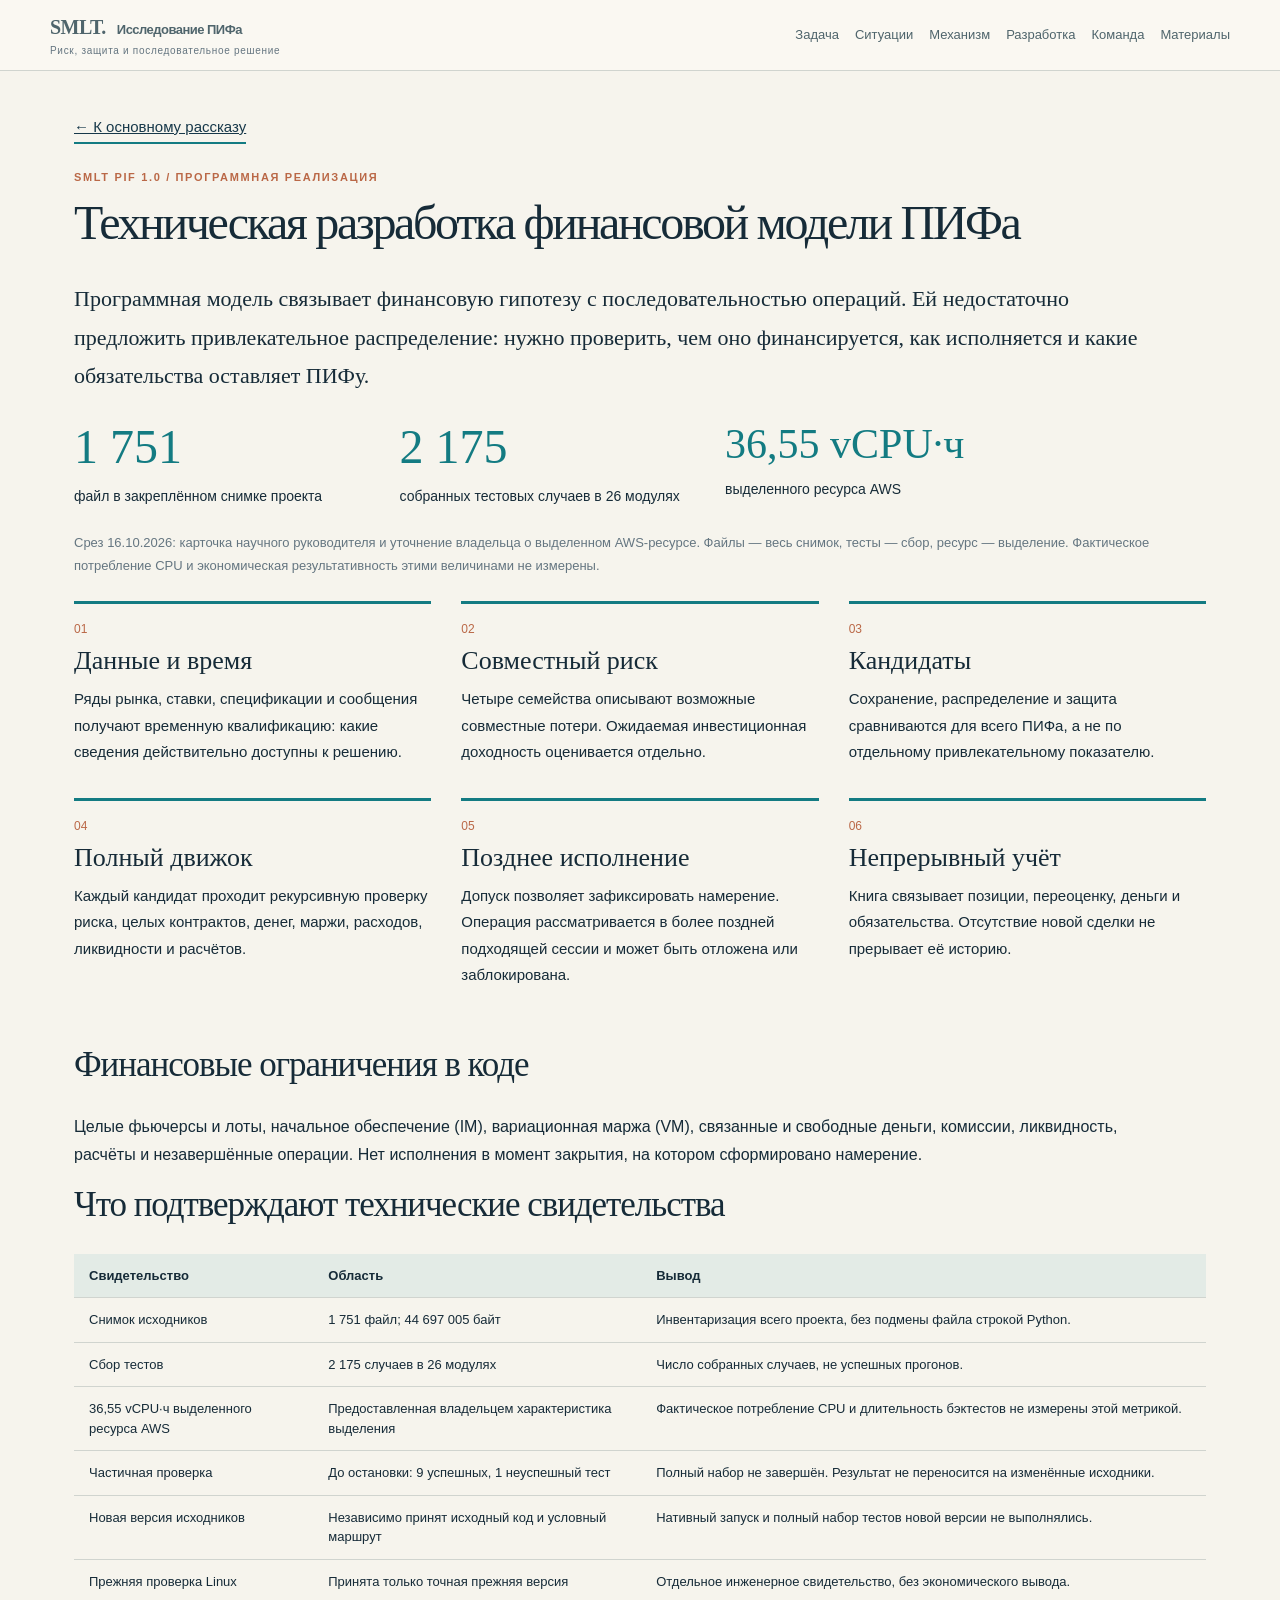
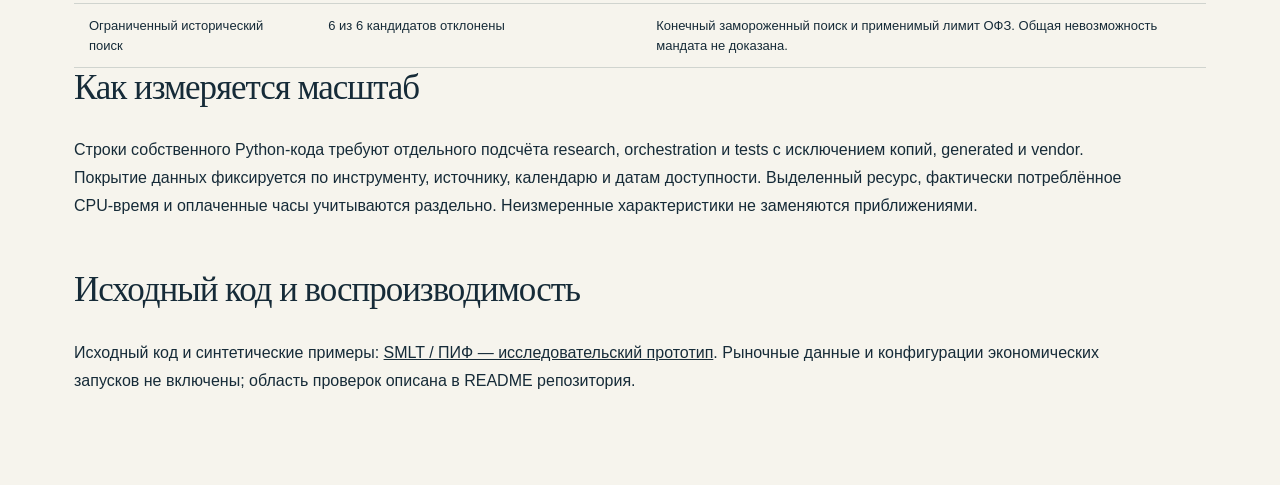
==== commit b5c4a24f: "Link verified public SMLT research code in three approved locations" ====
--- a/engineering.html
+++ b/engineering.html
@@ -41,4 +41,4 @@
 .demo-presenting .return-context{margin:0 0 6px}.demo-presenting .scene-return{font-size:12px;padding:0}.demo-presenting .appendix-main{padding-top:10px;padding-bottom:10px}
 
 .presenting .materials-section{display:none}.v1-stamp{font:15px Arial;color:var(--teal);margin:0 0 15px}.v1-grid{display:grid;grid-template-columns:repeat(3,minmax(0,1fr));gap:30px;margin:25px 0}.v1-grid article{border-top:2px solid var(--teal);padding-top:17px;min-width:0}.v1-grid h3{font:26px Georgia}.v1-grid p{font-size:16px;line-height:1.6}.v1-metrics{display:grid;grid-template-columns:1fr 1fr 1.6fr;gap:25px;margin:25px 0}.v1-metrics strong{font:48px Georgia;display:block;color:var(--teal);line-height:1.1;margin-bottom:12px}.v1-metrics span{display:block;font-size:14px}.v1-metrics .resource strong{font-size:42px}.v1-timeline{display:grid;grid-template-columns:repeat(3,minmax(0,1fr));gap:25px;margin:25px 0}.v1-timeline article{border-top:3px solid var(--rust);padding-top:15px}.v1-timeline h3{font:24px Georgia}.formula{font:22px/1.7 Georgia;overflow-wrap:anywhere;padding:12px 0;color:var(--teal)}.v1-source{font-size:13px;color:var(--muted);line-height:1.6}.v1-table{width:100%;border-collapse:collapse}.v1-table th,.v1-table td{text-align:left;padding:12px 15px;border-bottom:1px solid var(--line);vertical-align:top}.v1-table th{background:#e3ebe6}.reader-more{margin-top:28px}.v1-lead{font:22px/1.6 Georgia;max-width:1040px}.appendix-main{overflow-wrap:anywhere}.appendix-main section{margin:50px 0}.appendix-main p{line-height:1.75}.presenting .reader-more,.presenting .v1-source,.presenting .v1-reader{display:none}.presenting .v1-grid{margin:16px 0;gap:24px}.presenting .v1-grid h3{font-size:25px}.presenting .v1-grid p{font-size:16px}.presenting .v1-metrics{margin:20px 0}.presenting .v1-lead{font-size:21px}.presenting .v1-timeline p{font-size:15px}.presenting .v1-timeline h3{font-size:24px}.presenting #problem .v1-reader{display:none}.presenting #engine .engineering-sequence{display:none}.presenting #engine .v1-grid p{font-size:15px}.presenting #risk .v1-grid p{font-size:15px}.presenting .chapterhead{margin-bottom:23px}.presenting #conclusion h2{font-size:42px}.presenting #data h2{font-size:44px}.presenting #problem .chapter-lead{display:none}@media(max-width:700px){.v1-grid,.v1-timeline,.v1-metrics{grid-template-columns:1fr;gap:20px}.v1-metrics strong{font-size:44px}.v1-table{min-width:600px}.formula{font-size:19px}.v1-lead{font-size:20px}}@media print{.reader-more{display:block}.v1-grid,.v1-timeline{grid-template-columns:repeat(3,1fr)}.v1-source{display:block}.v1-table{min-width:0}}
-</style><link rel="stylesheet" href="assets/site-r1.css"></head><body><header class="sitebar"><div class="brand"><a href="index.html"><b>SMLT.</b> Исследование ПИФа</a><small>Риск, защита и последовательное решение</small></div><nav class="reader-menu" aria-label="Основные разделы"><a href="index.html#problem">Задача</a><a href="appendix.html#scenario-matrix">Ситуации</a><a href="demo-rebalancing.html">Механизм</a><a href="engineering.html">Разработка</a><a href="team.html">Команда</a><a href="readme.html#materials">Материалы</a></nav></header><main class="appendix-main"><p class="eyebrow">SMLT PIF 1.0 / Программная реализация</p><h1>Техническая разработка финансовой модели ПИФа</h1><p class="v1-lead">Программная модель связывает финансовую гипотезу с последовательностью операций. Ей недостаточно предложить привлекательное распределение: нужно проверить, чем оно финансируется, как исполняется и какие обязательства оставляет ПИФу.</p><div class="v1-metrics"><article><strong>1 751</strong><span>файл в закреплённом снимке проекта</span></article><article><strong>2 175</strong><span>собранных тестовых случаев в 26 модулях</span></article><article class="resource"><strong>36,55 vCPU·ч</strong><span>выделенного ресурса AWS</span></article></div><p class="v1-source">Срез 16.10.2026: карточка научного руководителя и уточнение владельца о выделенном AWS-ресурсе. Файлы — весь снимок, тесты — сбор, ресурс — выделение. Фактическое потребление CPU и экономическая результативность этими величинами не измерены.</p><div class="engineering-sequence"><article class="engineering-stage"><div class="ordinal">01</div><h3>Данные и время</h3><p>Ряды рынка, ставки, спецификации и сообщения получают временную квалификацию: какие сведения действительно доступны к решению.</p></article><article class="engineering-stage"><div class="ordinal">02</div><h3>Совместный риск</h3><p>Четыре семейства описывают возможные совместные потери. Ожидаемая инвестиционная доходность оценивается отдельно.</p></article><article class="engineering-stage"><div class="ordinal">03</div><h3>Кандидаты</h3><p>Сохранение, распределение и защита сравниваются для всего ПИФа, а не по отдельному привлекательному показателю.</p></article><article class="engineering-stage"><div class="ordinal">04</div><h3>Полный движок</h3><p>Каждый кандидат проходит рекурсивную проверку риска, целых контрактов, денег, маржи, расходов, ликвидности и расчётов.</p></article><article class="engineering-stage"><div class="ordinal">05</div><h3>Позднее исполнение</h3><p>Допуск позволяет зафиксировать намерение. Операция рассматривается в более поздней подходящей сессии и может быть отложена или заблокирована.</p></article><article class="engineering-stage"><div class="ordinal">06</div><h3>Непрерывный учёт</h3><p>Книга связывает позиции, переоценку, деньги и обязательства. Отсутствие новой сделки не прерывает её историю.</p></article></div><h2>Финансовые ограничения в коде</h2><p>Целые фьючерсы и лоты, начальное обеспечение (IM), вариационная маржа (VM), связанные и свободные деньги, комиссии, ликвидность, расчёты и незавершённые операции. Нет исполнения в момент закрытия, на котором сформировано намерение.</p><h2>Что подтверждают технические свидетельства</h2><div class="table-wrap" tabindex="0" role="region" aria-label="Таблица"><table class="v1-table"><thead><tr><th>Свидетельство</th><th>Область</th><th>Вывод</th></tr></thead><tbody><tr><td>Снимок исходников</td><td>1 751 файл; 44 697 005 байт</td><td>Инвентаризация всего проекта, без подмены файла строкой Python.</td></tr><tr><td>Сбор тестов</td><td>2 175 случаев в 26 модулях</td><td>Число собранных случаев, не успешных прогонов.</td></tr><tr><td>36,55 vCPU·ч выделенного ресурса AWS</td><td>Предоставленная владельцем характеристика выделения</td><td>Фактическое потребление CPU и длительность бэктестов не измерены этой метрикой.</td></tr><tr><td>Частичная проверка</td><td>До остановки: 9 успешных, 1 неуспешный тест</td><td>Полный набор не завершён. Результат не переносится на изменённые исходники.</td></tr><tr><td>Новая версия исходников</td><td>Независимо принят исходный код и условный маршрут</td><td>Нативный запуск и полный набор тестов новой версии не выполнялись.</td></tr><tr><td>Прежняя проверка Linux</td><td>Принята только точная прежняя версия</td><td>Отдельное инженерное свидетельство, без экономического вывода.</td></tr><tr><td>Ограниченный исторический поиск</td><td>6 из 6 кандидатов отклонены</td><td>Конечный замороженный поиск и применимый лимит ОФЗ. Общая невозможность мандата не доказана.</td></tr></tbody></table></div><h2>Как измеряется масштаб</h2><p>Строки собственного Python-кода требуют отдельного подсчёта research, orchestration и tests с исключением копий, generated и vendor. Покрытие данных фиксируется по инструменту, источнику, календарю и датам доступности. Выделенный ресурс, фактически потреблённое CPU-время и оплаченные часы учитываются раздельно. Неизмеренные характеристики не заменяются приближениями.</p><section id="code-reproducibility"><h2>Исходный код и воспроизводимость</h2><p>Для воспроизведения важны точная версия программы, состав входов, правила запуска и область проверок. Публичный репозиторий исходников готовится отдельным выпуском с проверкой состава и лицензии. Ссылка появится после разрешённой публикации и проверки адреса.</p></section></main><script src="assets/navigation.js"></script></body></html>
+</style><link rel="stylesheet" href="assets/site-r1.css"></head><body><header class="sitebar"><div class="brand"><a href="index.html"><b>SMLT.</b> Исследование ПИФа</a><small>Риск, защита и последовательное решение</small></div><nav class="reader-menu" aria-label="Основные разделы"><a href="index.html#problem">Задача</a><a href="appendix.html#scenario-matrix">Ситуации</a><a href="demo-rebalancing.html">Механизм</a><a href="engineering.html">Разработка</a><a href="team.html">Команда</a><a href="readme.html#materials">Материалы</a></nav></header><main class="appendix-main"><p class="eyebrow">SMLT PIF 1.0 / Программная реализация</p><h1>Техническая разработка финансовой модели ПИФа</h1><p class="v1-lead">Программная модель связывает финансовую гипотезу с последовательностью операций. Ей недостаточно предложить привлекательное распределение: нужно проверить, чем оно финансируется, как исполняется и какие обязательства оставляет ПИФу.</p><div class="v1-metrics"><article><strong>1 751</strong><span>файл в закреплённом снимке проекта</span></article><article><strong>2 175</strong><span>собранных тестовых случаев в 26 модулях</span></article><article class="resource"><strong>36,55 vCPU·ч</strong><span>выделенного ресурса AWS</span></article></div><p class="v1-source">Срез 16.10.2026: карточка научного руководителя и уточнение владельца о выделенном AWS-ресурсе. Файлы — весь снимок, тесты — сбор, ресурс — выделение. Фактическое потребление CPU и экономическая результативность этими величинами не измерены.</p><div class="engineering-sequence"><article class="engineering-stage"><div class="ordinal">01</div><h3>Данные и время</h3><p>Ряды рынка, ставки, спецификации и сообщения получают временную квалификацию: какие сведения действительно доступны к решению.</p></article><article class="engineering-stage"><div class="ordinal">02</div><h3>Совместный риск</h3><p>Четыре семейства описывают возможные совместные потери. Ожидаемая инвестиционная доходность оценивается отдельно.</p></article><article class="engineering-stage"><div class="ordinal">03</div><h3>Кандидаты</h3><p>Сохранение, распределение и защита сравниваются для всего ПИФа, а не по отдельному привлекательному показателю.</p></article><article class="engineering-stage"><div class="ordinal">04</div><h3>Полный движок</h3><p>Каждый кандидат проходит рекурсивную проверку риска, целых контрактов, денег, маржи, расходов, ликвидности и расчётов.</p></article><article class="engineering-stage"><div class="ordinal">05</div><h3>Позднее исполнение</h3><p>Допуск позволяет зафиксировать намерение. Операция рассматривается в более поздней подходящей сессии и может быть отложена или заблокирована.</p></article><article class="engineering-stage"><div class="ordinal">06</div><h3>Непрерывный учёт</h3><p>Книга связывает позиции, переоценку, деньги и обязательства. Отсутствие новой сделки не прерывает её историю.</p></article></div><h2>Финансовые ограничения в коде</h2><p>Целые фьючерсы и лоты, начальное обеспечение (IM), вариационная маржа (VM), связанные и свободные деньги, комиссии, ликвидность, расчёты и незавершённые операции. Нет исполнения в момент закрытия, на котором сформировано намерение.</p><h2>Что подтверждают технические свидетельства</h2><div class="table-wrap" tabindex="0" role="region" aria-label="Таблица"><table class="v1-table"><thead><tr><th>Свидетельство</th><th>Область</th><th>Вывод</th></tr></thead><tbody><tr><td>Снимок исходников</td><td>1 751 файл; 44 697 005 байт</td><td>Инвентаризация всего проекта, без подмены файла строкой Python.</td></tr><tr><td>Сбор тестов</td><td>2 175 случаев в 26 модулях</td><td>Число собранных случаев, не успешных прогонов.</td></tr><tr><td>36,55 vCPU·ч выделенного ресурса AWS</td><td>Предоставленная владельцем характеристика выделения</td><td>Фактическое потребление CPU и длительность бэктестов не измерены этой метрикой.</td></tr><tr><td>Частичная проверка</td><td>До остановки: 9 успешных, 1 неуспешный тест</td><td>Полный набор не завершён. Результат не переносится на изменённые исходники.</td></tr><tr><td>Новая версия исходников</td><td>Независимо принят исходный код и условный маршрут</td><td>Нативный запуск и полный набор тестов новой версии не выполнялись.</td></tr><tr><td>Прежняя проверка Linux</td><td>Принята только точная прежняя версия</td><td>Отдельное инженерное свидетельство, без экономического вывода.</td></tr><tr><td>Ограниченный исторический поиск</td><td>6 из 6 кандидатов отклонены</td><td>Конечный замороженный поиск и применимый лимит ОФЗ. Общая невозможность мандата не доказана.</td></tr></tbody></table></div><h2>Как измеряется масштаб</h2><p>Строки собственного Python-кода требуют отдельного подсчёта research, orchestration и tests с исключением копий, generated и vendor. Покрытие данных фиксируется по инструменту, источнику, календарю и датам доступности. Выделенный ресурс, фактически потреблённое CPU-время и оплаченные часы учитываются раздельно. Неизмеренные характеристики не заменяются приближениями.</p><section id="code-reproducibility"><h2>Исходный код и воспроизводимость</h2><p>Исходный код и синтетические примеры: <a href="https://github.com/zabor-crypto/smlt-pif-research-code" rel="noopener noreferrer">SMLT / ПИФ — исследовательский прототип</a>. Рыночные данные и конфигурации экономических запусков не включены; область проверок описана в README репозитория.</p></section></main><script src="assets/navigation.js"></script></body></html>
